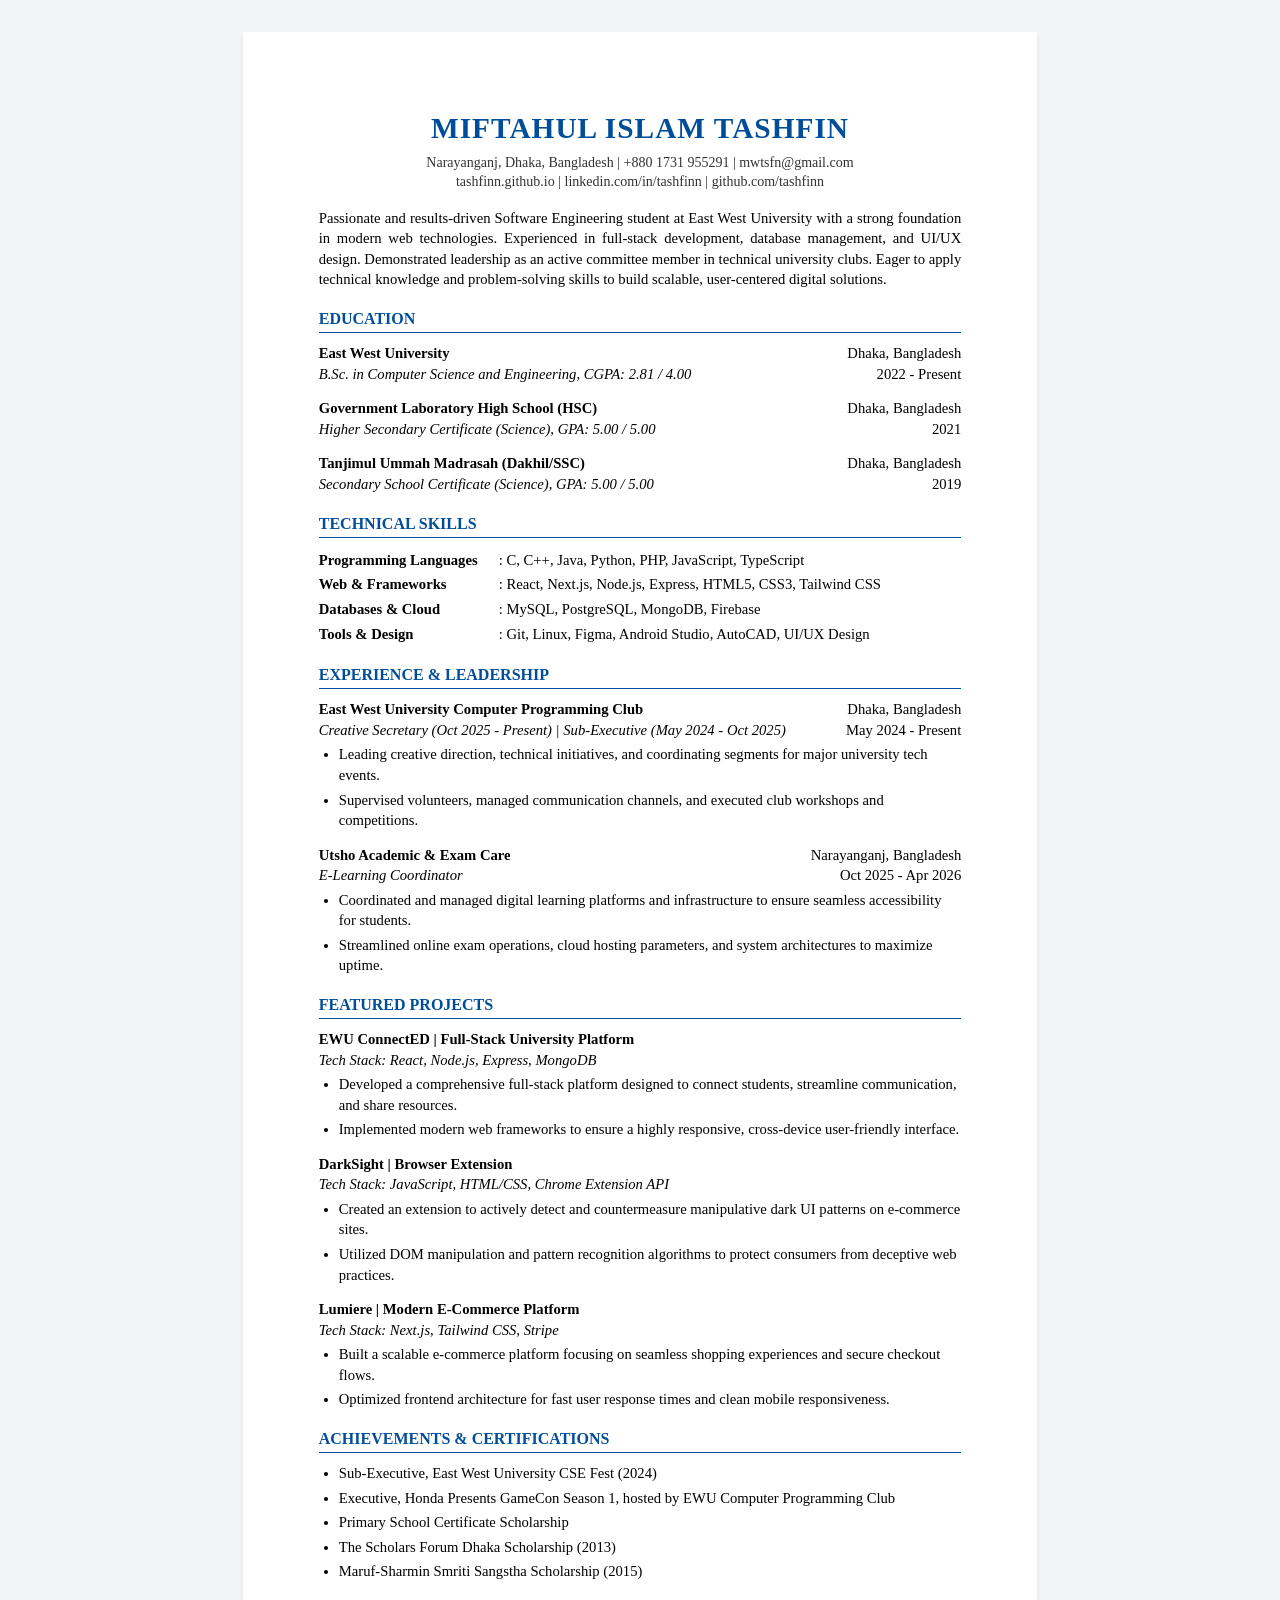
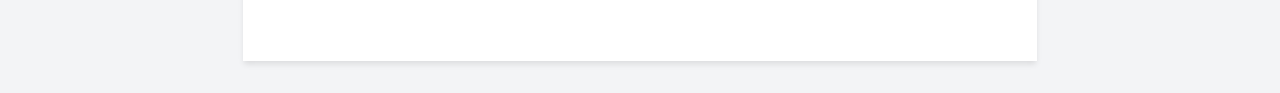
==== resume.html @ 7e084262 "style: Brighten blue headings and fix achievement wording" ====
<!DOCTYPE html>
<html lang="en">
<head>
    <meta charset="UTF-8">
    <meta name="viewport" content="width=device-width, initial-scale=1.0">
    <title>Miftahul Islam Tashfin - Resume</title>
    <style>
        * {
            margin: 0;
            padding: 0;
            box-sizing: border-box;
        }

        body {
            /* Using a clean, formal serif font stack */
            font-family: 'Times New Roman', Times, serif;
            color: #000000;
            background: #f3f4f6;
            line-height: 1.4;
            font-size: 11pt;
        }

        .resume-container {
            max-width: 210mm;
            min-height: 297mm;
            margin: 2rem auto;
            background: #ffffff;
            padding: 20mm 20mm;
            box-shadow: 0 4px 6px -1px rgba(0, 0, 0, 0.1);
        }

        /* Header */
        header {
            text-align: center;
            margin-bottom: 16px;
        }

        h1 {
            font-size: 22pt;
            font-weight: bold;
            color: #004D99; /* Brighter Professional Blue */
            text-transform: uppercase;
            letter-spacing: 1px;
            margin-bottom: 4px;
        }

        .contact-info {
            font-size: 10.5pt;
            color: #333333;
        }

        .contact-info a {
            color: #333333;
            text-decoration: none;
        }

        .contact-info a:hover {
            text-decoration: underline;
        }

        /* Sections */
        h2.section-title {
            font-size: 12pt;
            font-weight: bold;
            color: #004D99;
            text-transform: uppercase;
            border-bottom: 1.5px solid #004D99;
            margin-top: 18px;
            margin-bottom: 10px;
            padding-bottom: 2px;
        }

        .summary {
            font-size: 11pt;
            text-align: justify;
            margin-bottom: 16px;
        }

        /* Items (Education, Experience, Projects) */
        .item {
            margin-bottom: 14px;
        }

        .item-row-1 {
            display: flex;
            justify-content: space-between;
            font-weight: bold;
            font-size: 11pt;
        }

        .item-row-2 {
            display: flex;
            justify-content: space-between;
            font-style: italic;
            font-size: 11pt;
            margin-bottom: 4px;
        }

        .item-title {
            color: #000;
        }

        .item-location, .item-date {
            font-weight: normal;
            font-style: normal;
        }

        ul {
            padding-left: 20px;
            margin-top: 4px;
        }

        li {
            font-size: 11pt;
            margin-bottom: 4px;
        }

        /* Skills */
        .skills-table {
            width: 100%;
            border-collapse: collapse;
            font-size: 11pt;
        }

        .skills-table td {
            padding: 2px 0;
            vertical-align: top;
        }

        .skills-category {
            font-weight: bold;
            width: 180px;
        }

        /* Print Settings */
        @media print {
            body {
                background: none;
            }
            .resume-container {
                margin: 0;
                padding: 0;
                box-shadow: none;
                max-width: none;
                width: 100%;
            }
            @page {
                size: A4;
                margin: 20mm;
            }
        }
    </style>
</head>
<body>

    <div class="resume-container">
        
        <!-- Header -->
        <header>
            <h1>Miftahul Islam Tashfin</h1>
            <div class="contact-info">
                Narayanganj, Dhaka, Bangladesh | +880 1731 955291 | <a href="mailto:mwtsfn@gmail.com">mwtsfn@gmail.com</a><br>
                <a href="https://tashfinn.github.io" target="_blank">tashfinn.github.io</a> | 
                <a href="https://linkedin.com/in/tashfinn" target="_blank">linkedin.com/in/tashfinn</a> | 
                <a href="https://github.com/tashfinn" target="_blank">github.com/tashfinn</a>
            </div>
        </header>

        <!-- Summary -->
        <div class="summary">
            Passionate and results-driven Software Engineering student at East West University with a strong foundation in modern web technologies. Experienced in full-stack development, database management, and UI/UX design. Demonstrated leadership as an active committee member in technical university clubs. Eager to apply technical knowledge and problem-solving skills to build scalable, user-centered digital solutions.
        </div>

        <!-- Education -->
        <section>
            <h2 class="section-title">Education</h2>
            
            <div class="item">
                <div class="item-row-1">
                    <span class="item-title">East West University</span>
                    <span class="item-location">Dhaka, Bangladesh</span>
                </div>
                <div class="item-row-2">
                    <span>B.Sc. in Computer Science and Engineering, CGPA: 2.81 / 4.00</span>
                    <span class="item-date">2022 - Present</span>
                </div>
            </div>

            <div class="item">
                <div class="item-row-1">
                    <span class="item-title">Government Laboratory High School (HSC)</span>
                    <span class="item-location">Dhaka, Bangladesh</span>
                </div>
                <div class="item-row-2">
                    <span>Higher Secondary Certificate (Science), GPA: 5.00 / 5.00</span>
                    <span class="item-date">2021</span>
                </div>
            </div>

            <div class="item">
                <div class="item-row-1">
                    <span class="item-title">Tanjimul Ummah Madrasah (Dakhil/SSC)</span>
                    <span class="item-location">Dhaka, Bangladesh</span>
                </div>
                <div class="item-row-2">
                    <span>Secondary School Certificate (Science), GPA: 5.00 / 5.00</span>
                    <span class="item-date">2019</span>
                </div>
            </div>
        </section>

        <!-- Technical Skills -->
        <section>
            <h2 class="section-title">Technical Skills</h2>
            <table class="skills-table">
                <tr>
                    <td class="skills-category">Programming Languages</td>
                    <td>: C, C++, Java, Python, PHP, JavaScript, TypeScript</td>
                </tr>
                <tr>
                    <td class="skills-category">Web & Frameworks</td>
                    <td>: React, Next.js, Node.js, Express, HTML5, CSS3, Tailwind CSS</td>
                </tr>
                <tr>
                    <td class="skills-category">Databases & Cloud</td>
                    <td>: MySQL, PostgreSQL, MongoDB, Firebase</td>
                </tr>
                <tr>
                    <td class="skills-category">Tools & Design</td>
                    <td>: Git, Linux, Figma, Android Studio, AutoCAD, UI/UX Design</td>
                </tr>
            </table>
        </section>

        <!-- Experience -->
        <section>
            <h2 class="section-title">Experience & Leadership</h2>
            
            <div class="item">
                <div class="item-row-1">
                    <span class="item-title">East West University Computer Programming Club</span>
                    <span class="item-location">Dhaka, Bangladesh</span>
                </div>
                <div class="item-row-2">
                    <span>Creative Secretary (Oct 2025 - Present) | Sub-Executive (May 2024 - Oct 2025)</span>
                    <span class="item-date">May 2024 - Present</span>
                </div>
                <ul>
                    <li>Leading creative direction, technical initiatives, and coordinating segments for major university tech events.</li>
                    <li>Supervised volunteers, managed communication channels, and executed club workshops and competitions.</li>
                </ul>
            </div>

            <div class="item">
                <div class="item-row-1">
                    <span class="item-title">Utsho Academic & Exam Care</span>
                    <span class="item-location">Narayanganj, Bangladesh</span>
                </div>
                <div class="item-row-2">
                    <span>E-Learning Coordinator</span>
                    <span class="item-date">Oct 2025 - Apr 2026</span>
                </div>
                <ul>
                    <li>Coordinated and managed digital learning platforms and infrastructure to ensure seamless accessibility for students.</li>
                    <li>Streamlined online exam operations, cloud hosting parameters, and system architectures to maximize uptime.</li>
                </ul>
            </div>
        </section>

        <!-- Projects -->
        <section>
            <h2 class="section-title">Featured Projects</h2>
            
            <div class="item">
                <div class="item-row-1">
                    <span class="item-title">EWU ConnectED | Full-Stack University Platform</span>
                </div>
                <div class="item-row-2">
                    <span>Tech Stack: React, Node.js, Express, MongoDB</span>
                </div>
                <ul>
                    <li>Developed a comprehensive full-stack platform designed to connect students, streamline communication, and share resources.</li>
                    <li>Implemented modern web frameworks to ensure a highly responsive, cross-device user-friendly interface.</li>
                </ul>
            </div>

            <div class="item">
                <div class="item-row-1">
                    <span class="item-title">DarkSight | Browser Extension</span>
                </div>
                <div class="item-row-2">
                    <span>Tech Stack: JavaScript, HTML/CSS, Chrome Extension API</span>
                </div>
                <ul>
                    <li>Created an extension to actively detect and countermeasure manipulative dark UI patterns on e-commerce sites.</li>
                    <li>Utilized DOM manipulation and pattern recognition algorithms to protect consumers from deceptive web practices.</li>
                </ul>
            </div>

            <div class="item">
                <div class="item-row-1">
                    <span class="item-title">Lumiere | Modern E-Commerce Platform</span>
                </div>
                <div class="item-row-2">
                    <span>Tech Stack: Next.js, Tailwind CSS, Stripe</span>
                </div>
                <ul>
                    <li>Built a scalable e-commerce platform focusing on seamless shopping experiences and secure checkout flows.</li>
                    <li>Optimized frontend architecture for fast user response times and clean mobile responsiveness.</li>
                </ul>
            </div>
        </section>

        <!-- Achievements & Certifications -->
        <section>
            <h2 class="section-title">Achievements & Certifications</h2>
            <ul>
                <li>Sub-Executive, East West University CSE Fest (2024)</li>
                <li>Executive, Honda Presents GameCon Season 1, hosted by EWU Computer Programming Club</li>
                <li>Primary School Certificate Scholarship</li>
                <li>The Scholars Forum Dhaka Scholarship (2013)</li>
                <li>Maruf-Sharmin Smriti Sangstha Scholarship (2015)</li>
            </ul>
        </section>

    </div>

</body>
</html>
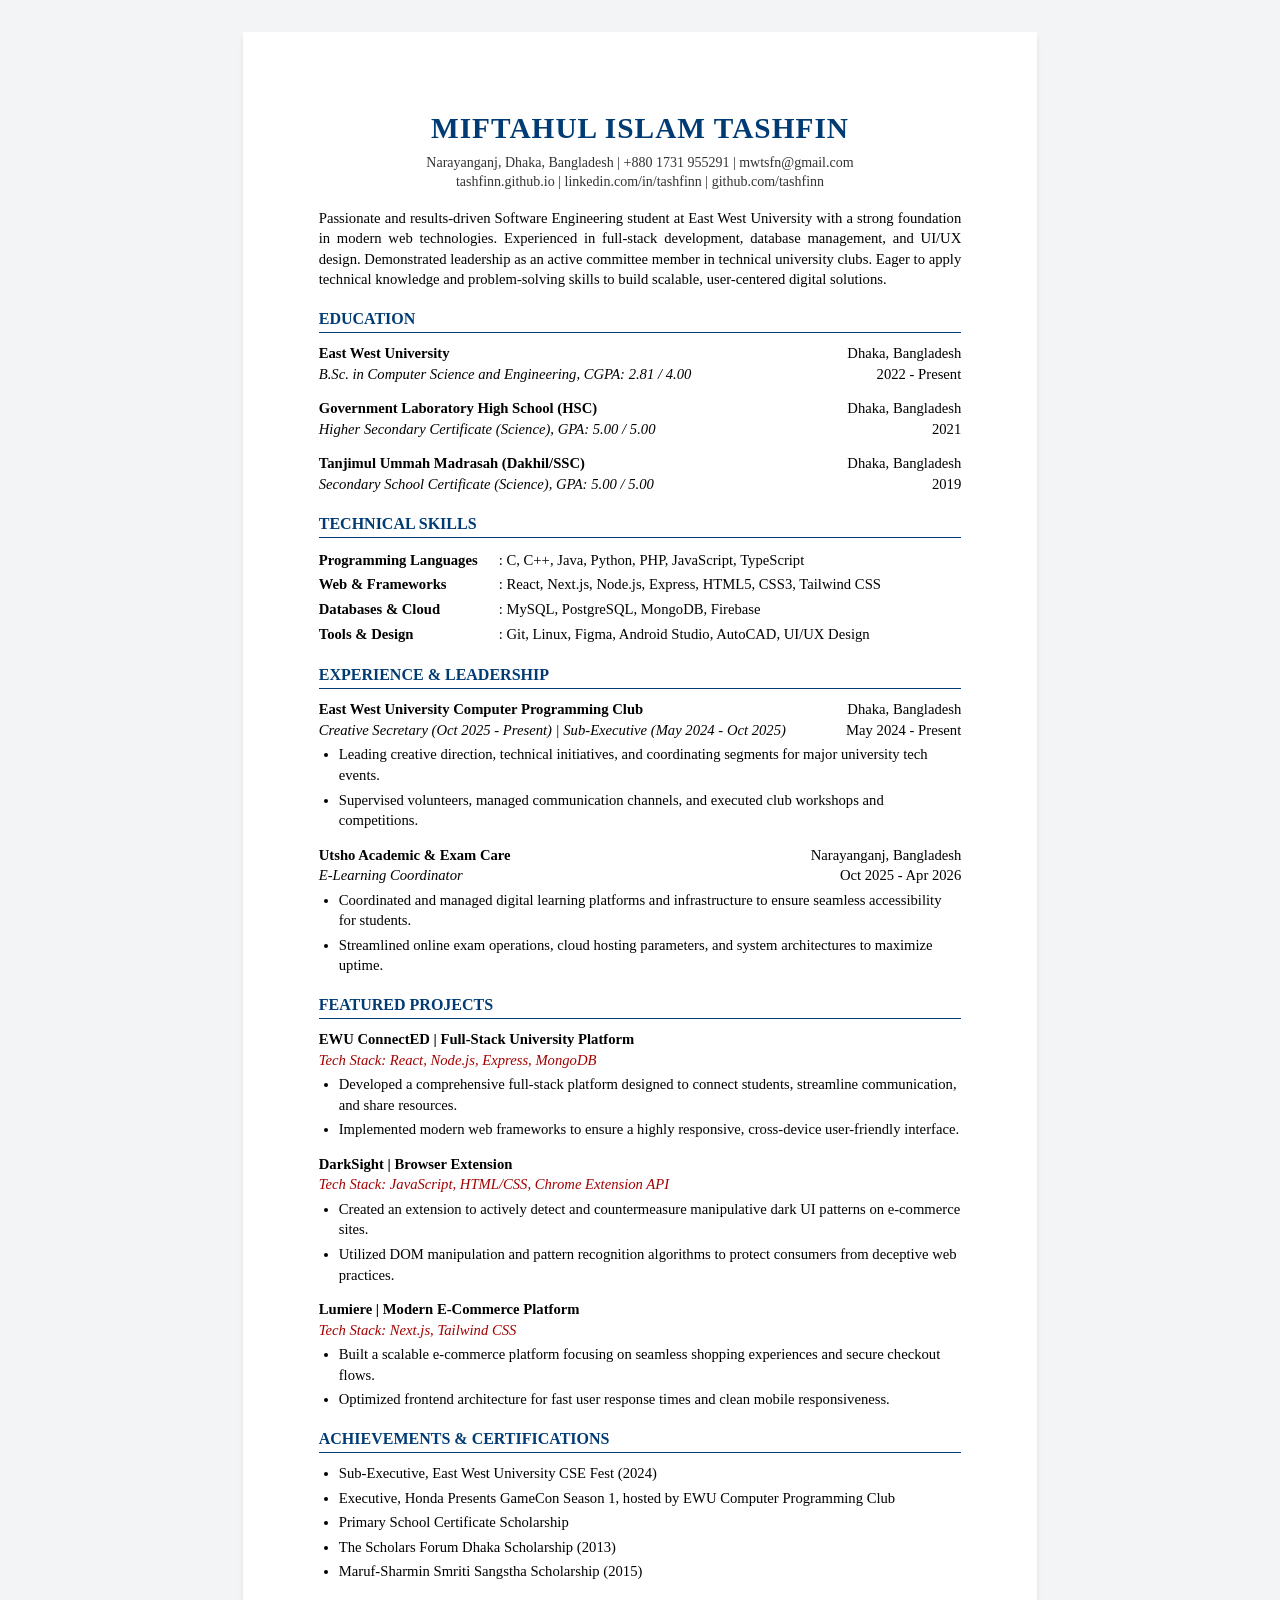
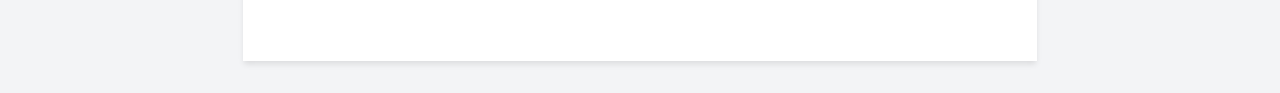
==== commit 4630623f: "style: Adjust heading blue, red tech stacks, remove Stripe" ====
--- a/resume.html
+++ b/resume.html
@@ -38,7 +38,7 @@
         h1 {
             font-size: 22pt;
             font-weight: bold;
-            color: #004D99; /* Brighter Professional Blue */
+            color: #003B73; /* Slightly darker blue */
             text-transform: uppercase;
             letter-spacing: 1px;
             margin-bottom: 4px;
@@ -62,9 +62,9 @@
         h2.section-title {
             font-size: 12pt;
             font-weight: bold;
-            color: #004D99;
+            color: #003B73;
             text-transform: uppercase;
-            border-bottom: 1.5px solid #004D99;
+            border-bottom: 1.5px solid #003B73;
             margin-top: 18px;
             margin-bottom: 10px;
             padding-bottom: 2px;
@@ -103,6 +103,11 @@
         .item-location, .item-date {
             font-weight: normal;
             font-style: normal;
+        }
+
+        .tech-stack {
+            color: #A30000; /* Dark red/crimson */
+            font-style: italic;
         }
 
         ul {
@@ -276,7 +281,7 @@
                     <span class="item-title">EWU ConnectED | Full-Stack University Platform</span>
                 </div>
                 <div class="item-row-2">
-                    <span>Tech Stack: React, Node.js, Express, MongoDB</span>
+                    <span class="tech-stack">Tech Stack: React, Node.js, Express, MongoDB</span>
                 </div>
                 <ul>
                     <li>Developed a comprehensive full-stack platform designed to connect students, streamline communication, and share resources.</li>
@@ -289,7 +294,7 @@
                     <span class="item-title">DarkSight | Browser Extension</span>
                 </div>
                 <div class="item-row-2">
-                    <span>Tech Stack: JavaScript, HTML/CSS, Chrome Extension API</span>
+                    <span class="tech-stack">Tech Stack: JavaScript, HTML/CSS, Chrome Extension API</span>
                 </div>
                 <ul>
                     <li>Created an extension to actively detect and countermeasure manipulative dark UI patterns on e-commerce sites.</li>
@@ -302,7 +307,7 @@
                     <span class="item-title">Lumiere | Modern E-Commerce Platform</span>
                 </div>
                 <div class="item-row-2">
-                    <span>Tech Stack: Next.js, Tailwind CSS, Stripe</span>
+                    <span class="tech-stack">Tech Stack: Next.js, Tailwind CSS</span>
                 </div>
                 <ul>
                     <li>Built a scalable e-commerce platform focusing on seamless shopping experiences and secure checkout flows.</li>
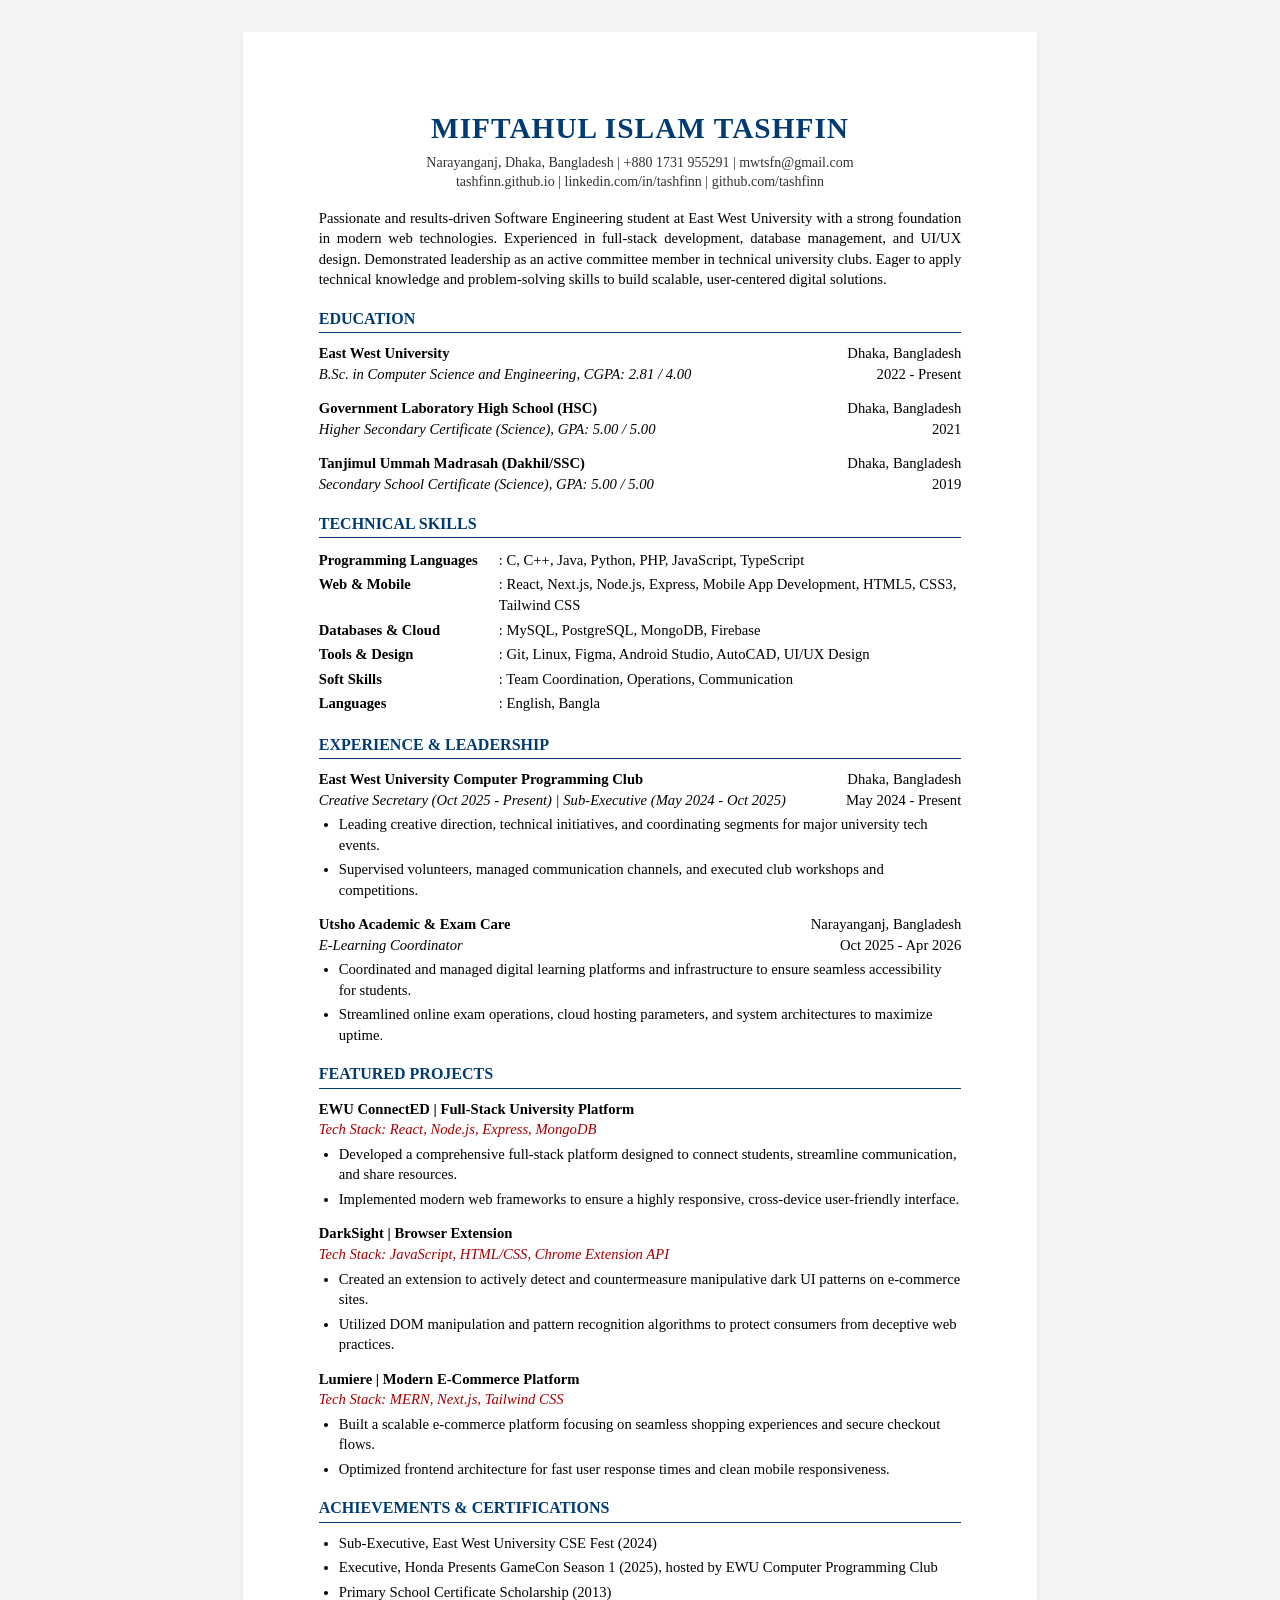
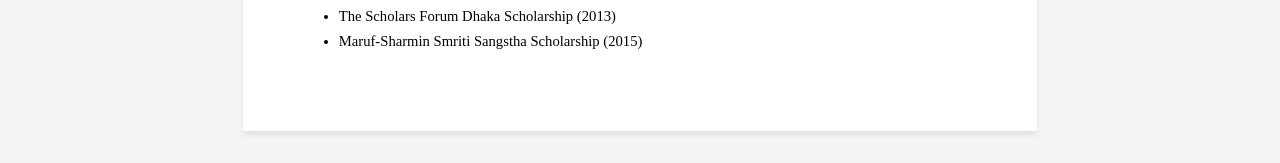
==== commit 1bb2507f: "docs: Update skills and achievements" ====
--- a/resume.html
+++ b/resume.html
@@ -223,8 +223,8 @@
                     <td>: C, C++, Java, Python, PHP, JavaScript, TypeScript</td>
                 </tr>
                 <tr>
-                    <td class="skills-category">Web & Frameworks</td>
-                    <td>: React, Next.js, Node.js, Express, HTML5, CSS3, Tailwind CSS</td>
+                    <td class="skills-category">Web & Mobile</td>
+                    <td>: React, Next.js, Node.js, Express, Mobile App Development, HTML5, CSS3, Tailwind CSS</td>
                 </tr>
                 <tr>
                     <td class="skills-category">Databases & Cloud</td>
@@ -234,6 +234,14 @@
                     <td class="skills-category">Tools & Design</td>
                     <td>: Git, Linux, Figma, Android Studio, AutoCAD, UI/UX Design</td>
                 </tr>
+                <tr>
+                    <td class="skills-category">Soft Skills</td>
+                    <td>: Team Coordination, Operations, Communication</td>
+                </tr>
+                <tr>
+                    <td class="skills-category">Languages</td>
+                    <td>: English, Bangla</td>
+                </tr>
             </table>
         </section>
 
@@ -307,7 +315,7 @@
                     <span class="item-title">Lumiere | Modern E-Commerce Platform</span>
                 </div>
                 <div class="item-row-2">
-                    <span class="tech-stack">Tech Stack: Next.js, Tailwind CSS</span>
+                    <span class="tech-stack">Tech Stack: MERN, Next.js, Tailwind CSS</span>
                 </div>
                 <ul>
                     <li>Built a scalable e-commerce platform focusing on seamless shopping experiences and secure checkout flows.</li>
@@ -321,8 +329,8 @@
             <h2 class="section-title">Achievements & Certifications</h2>
             <ul>
                 <li>Sub-Executive, East West University CSE Fest (2024)</li>
-                <li>Executive, Honda Presents GameCon Season 1, hosted by EWU Computer Programming Club</li>
-                <li>Primary School Certificate Scholarship</li>
+                <li>Executive, Honda Presents GameCon Season 1 (2025), hosted by EWU Computer Programming Club</li>
+                <li>Primary School Certificate Scholarship (2013)</li>
                 <li>The Scholars Forum Dhaka Scholarship (2013)</li>
                 <li>Maruf-Sharmin Smriti Sangstha Scholarship (2015)</li>
             </ul>
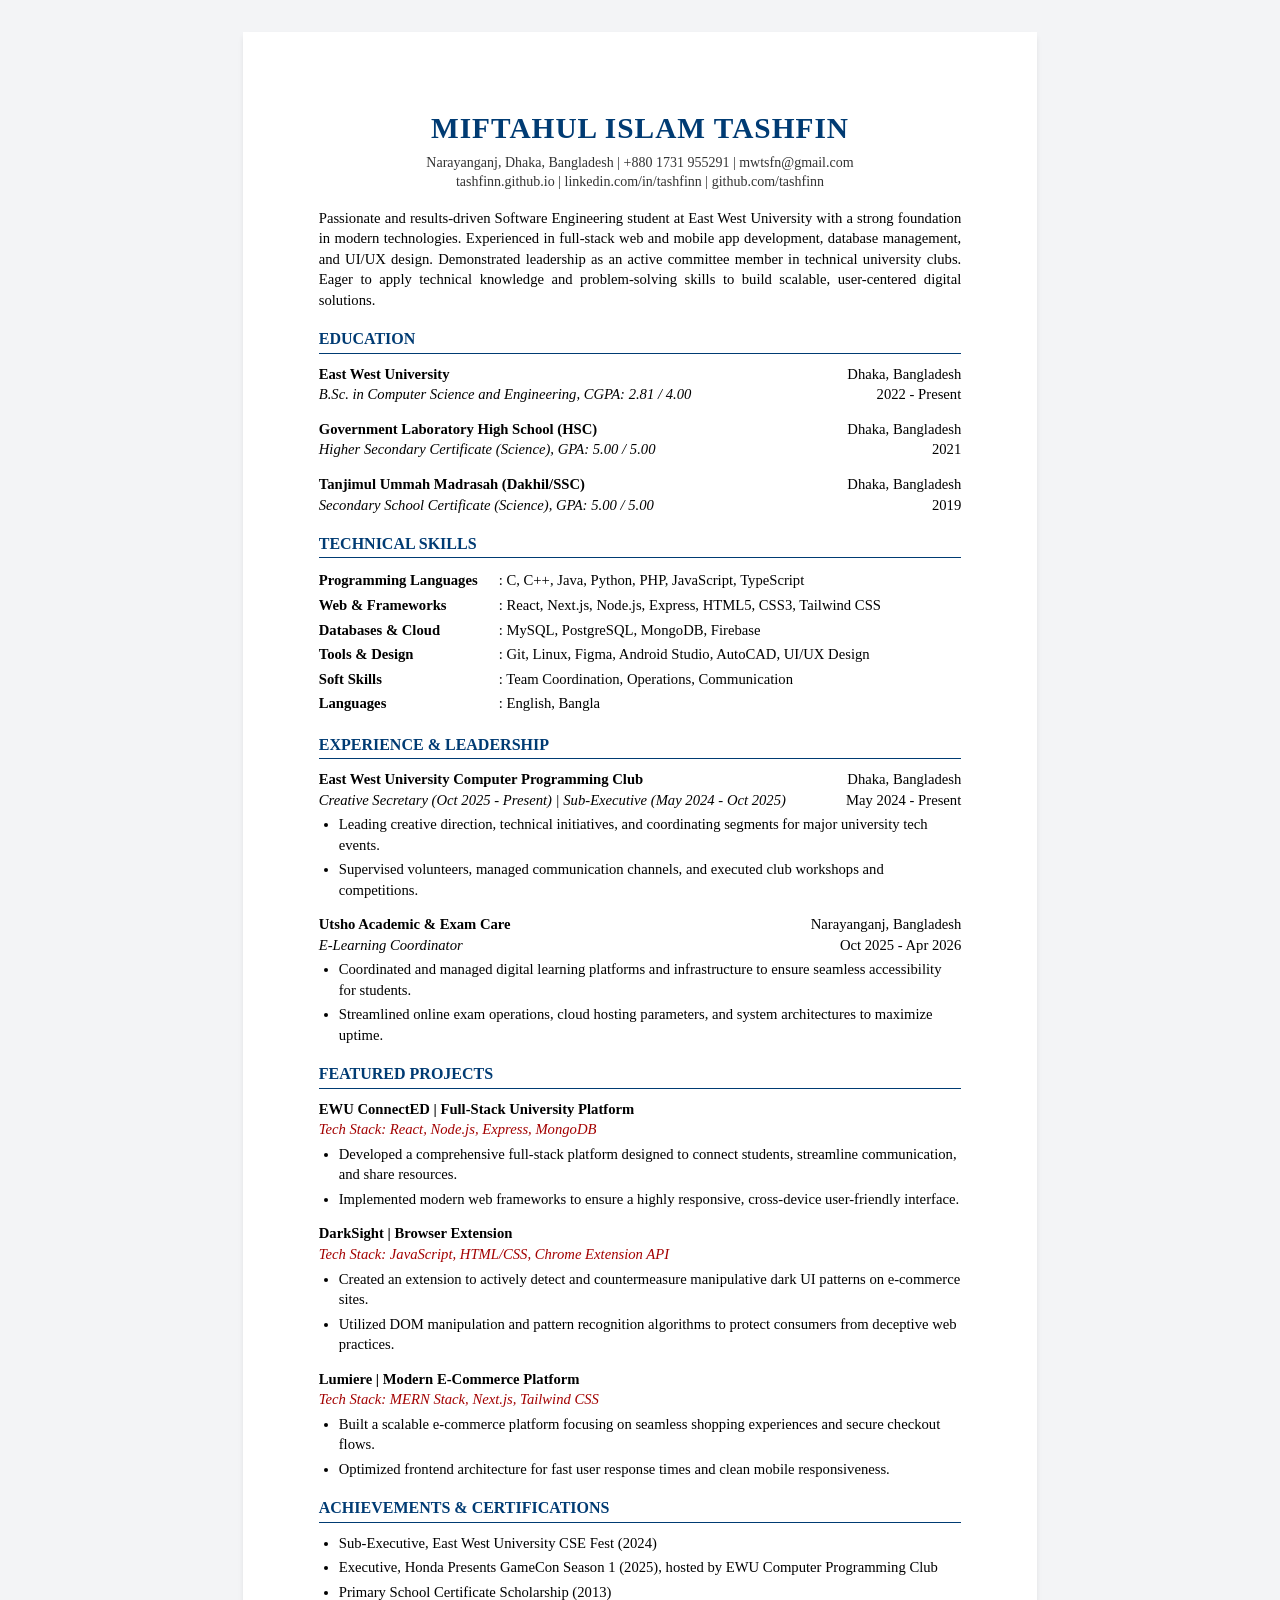
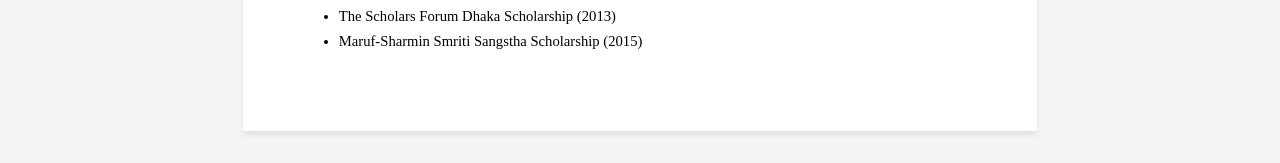
==== commit fa89a20f: "docs: Update summary and Lumiere tech stack" ====
--- a/resume.html
+++ b/resume.html
@@ -173,7 +173,7 @@
 
         <!-- Summary -->
         <div class="summary">
-            Passionate and results-driven Software Engineering student at East West University with a strong foundation in modern web technologies. Experienced in full-stack development, database management, and UI/UX design. Demonstrated leadership as an active committee member in technical university clubs. Eager to apply technical knowledge and problem-solving skills to build scalable, user-centered digital solutions.
+            Passionate and results-driven Software Engineering student at East West University with a strong foundation in modern technologies. Experienced in full-stack web and mobile app development, database management, and UI/UX design. Demonstrated leadership as an active committee member in technical university clubs. Eager to apply technical knowledge and problem-solving skills to build scalable, user-centered digital solutions.
         </div>
 
         <!-- Education -->
@@ -223,8 +223,8 @@
                     <td>: C, C++, Java, Python, PHP, JavaScript, TypeScript</td>
                 </tr>
                 <tr>
-                    <td class="skills-category">Web & Mobile</td>
-                    <td>: React, Next.js, Node.js, Express, Mobile App Development, HTML5, CSS3, Tailwind CSS</td>
+                    <td class="skills-category">Web & Frameworks</td>
+                    <td>: React, Next.js, Node.js, Express, HTML5, CSS3, Tailwind CSS</td>
                 </tr>
                 <tr>
                     <td class="skills-category">Databases & Cloud</td>
@@ -315,7 +315,7 @@
                     <span class="item-title">Lumiere | Modern E-Commerce Platform</span>
                 </div>
                 <div class="item-row-2">
-                    <span class="tech-stack">Tech Stack: MERN, Next.js, Tailwind CSS</span>
+                    <span class="tech-stack">Tech Stack: MERN Stack, Next.js, Tailwind CSS</span>
                 </div>
                 <ul>
                     <li>Built a scalable e-commerce platform focusing on seamless shopping experiences and secure checkout flows.</li>
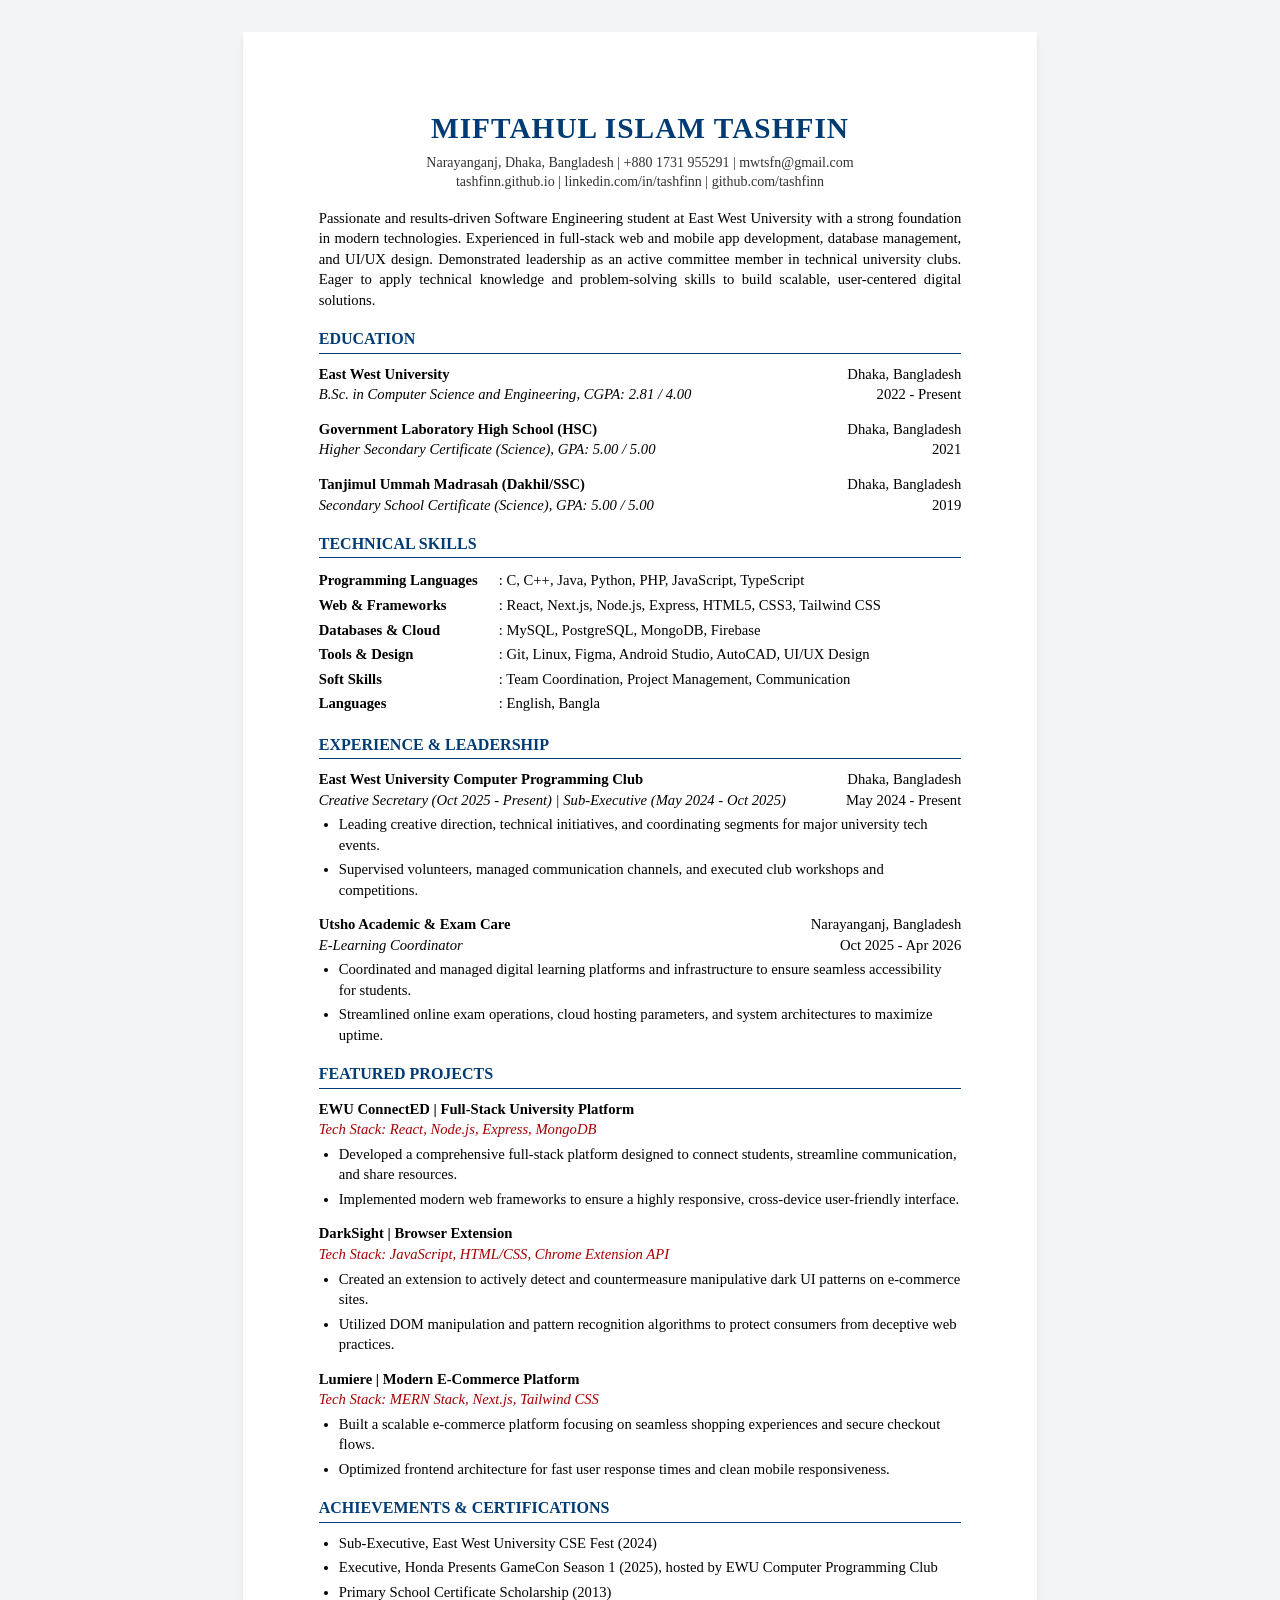
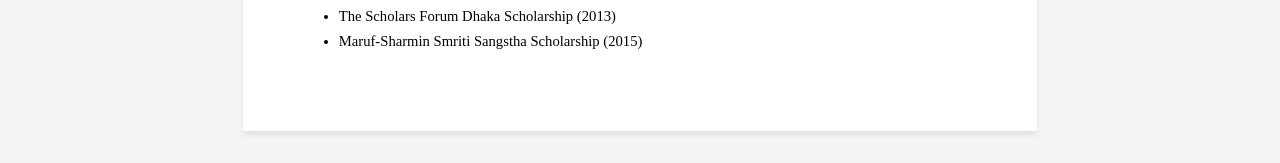
==== commit f35394b5: "docs: update soft skills in resume.html to include Project Management" ====
--- a/resume.html
+++ b/resume.html
@@ -236,7 +236,7 @@
                 </tr>
                 <tr>
                     <td class="skills-category">Soft Skills</td>
-                    <td>: Team Coordination, Operations, Communication</td>
+                    <td>: Team Coordination, Project Management, Communication</td>
                 </tr>
                 <tr>
                     <td class="skills-category">Languages</td>
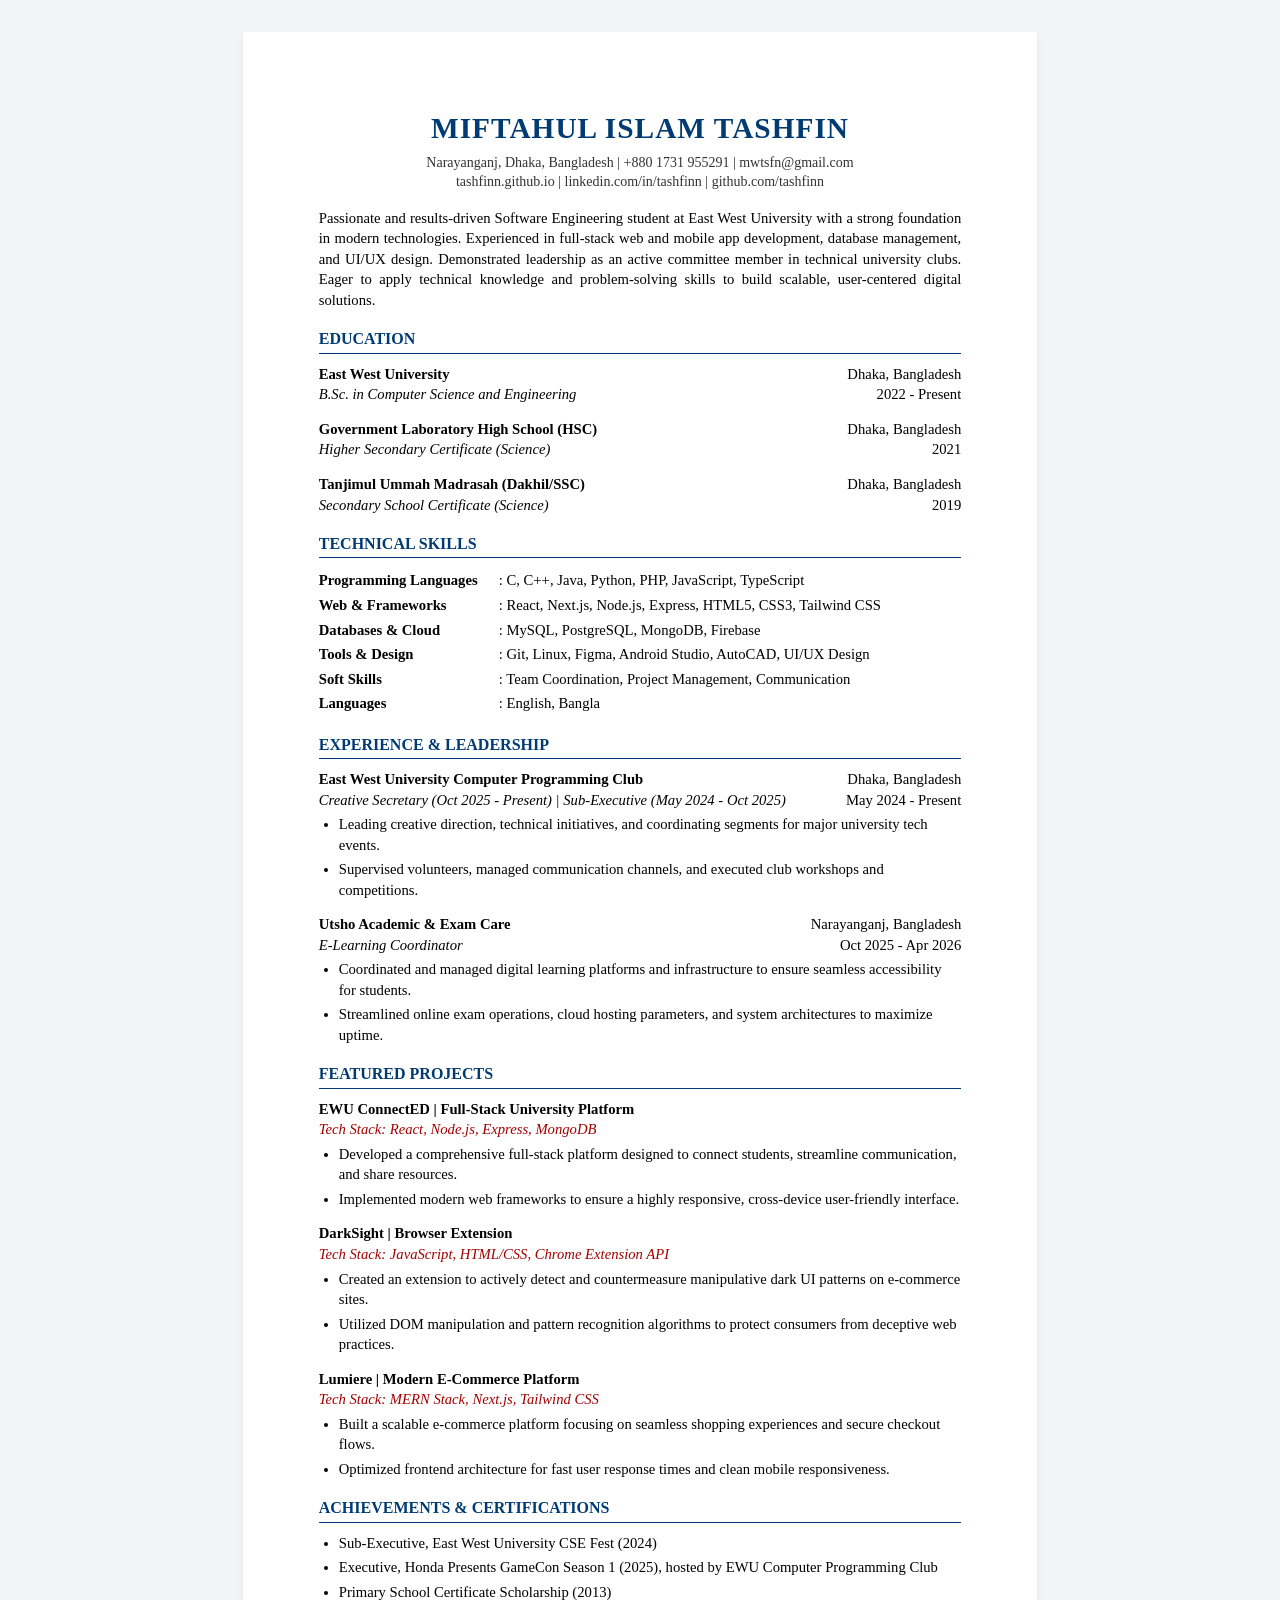
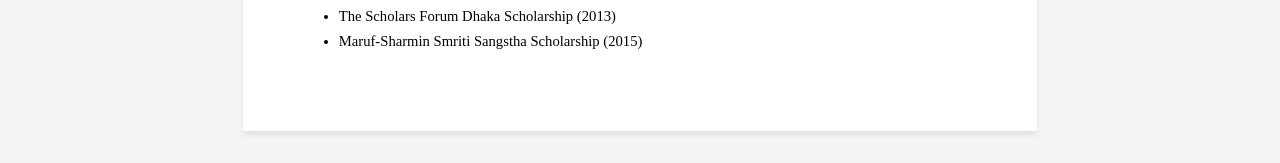
==== commit 3eabea94: "docs: remove cgpa and gpa from resume" ====
--- a/resume.html
+++ b/resume.html
@@ -186,7 +186,7 @@
                     <span class="item-location">Dhaka, Bangladesh</span>
                 </div>
                 <div class="item-row-2">
-                    <span>B.Sc. in Computer Science and Engineering, CGPA: 2.81 / 4.00</span>
+                    <span>B.Sc. in Computer Science and Engineering</span>
                     <span class="item-date">2022 - Present</span>
                 </div>
             </div>
@@ -197,7 +197,7 @@
                     <span class="item-location">Dhaka, Bangladesh</span>
                 </div>
                 <div class="item-row-2">
-                    <span>Higher Secondary Certificate (Science), GPA: 5.00 / 5.00</span>
+                    <span>Higher Secondary Certificate (Science)</span>
                     <span class="item-date">2021</span>
                 </div>
             </div>
@@ -208,7 +208,7 @@
                     <span class="item-location">Dhaka, Bangladesh</span>
                 </div>
                 <div class="item-row-2">
-                    <span>Secondary School Certificate (Science), GPA: 5.00 / 5.00</span>
+                    <span>Secondary School Certificate (Science)</span>
                     <span class="item-date">2019</span>
                 </div>
             </div>
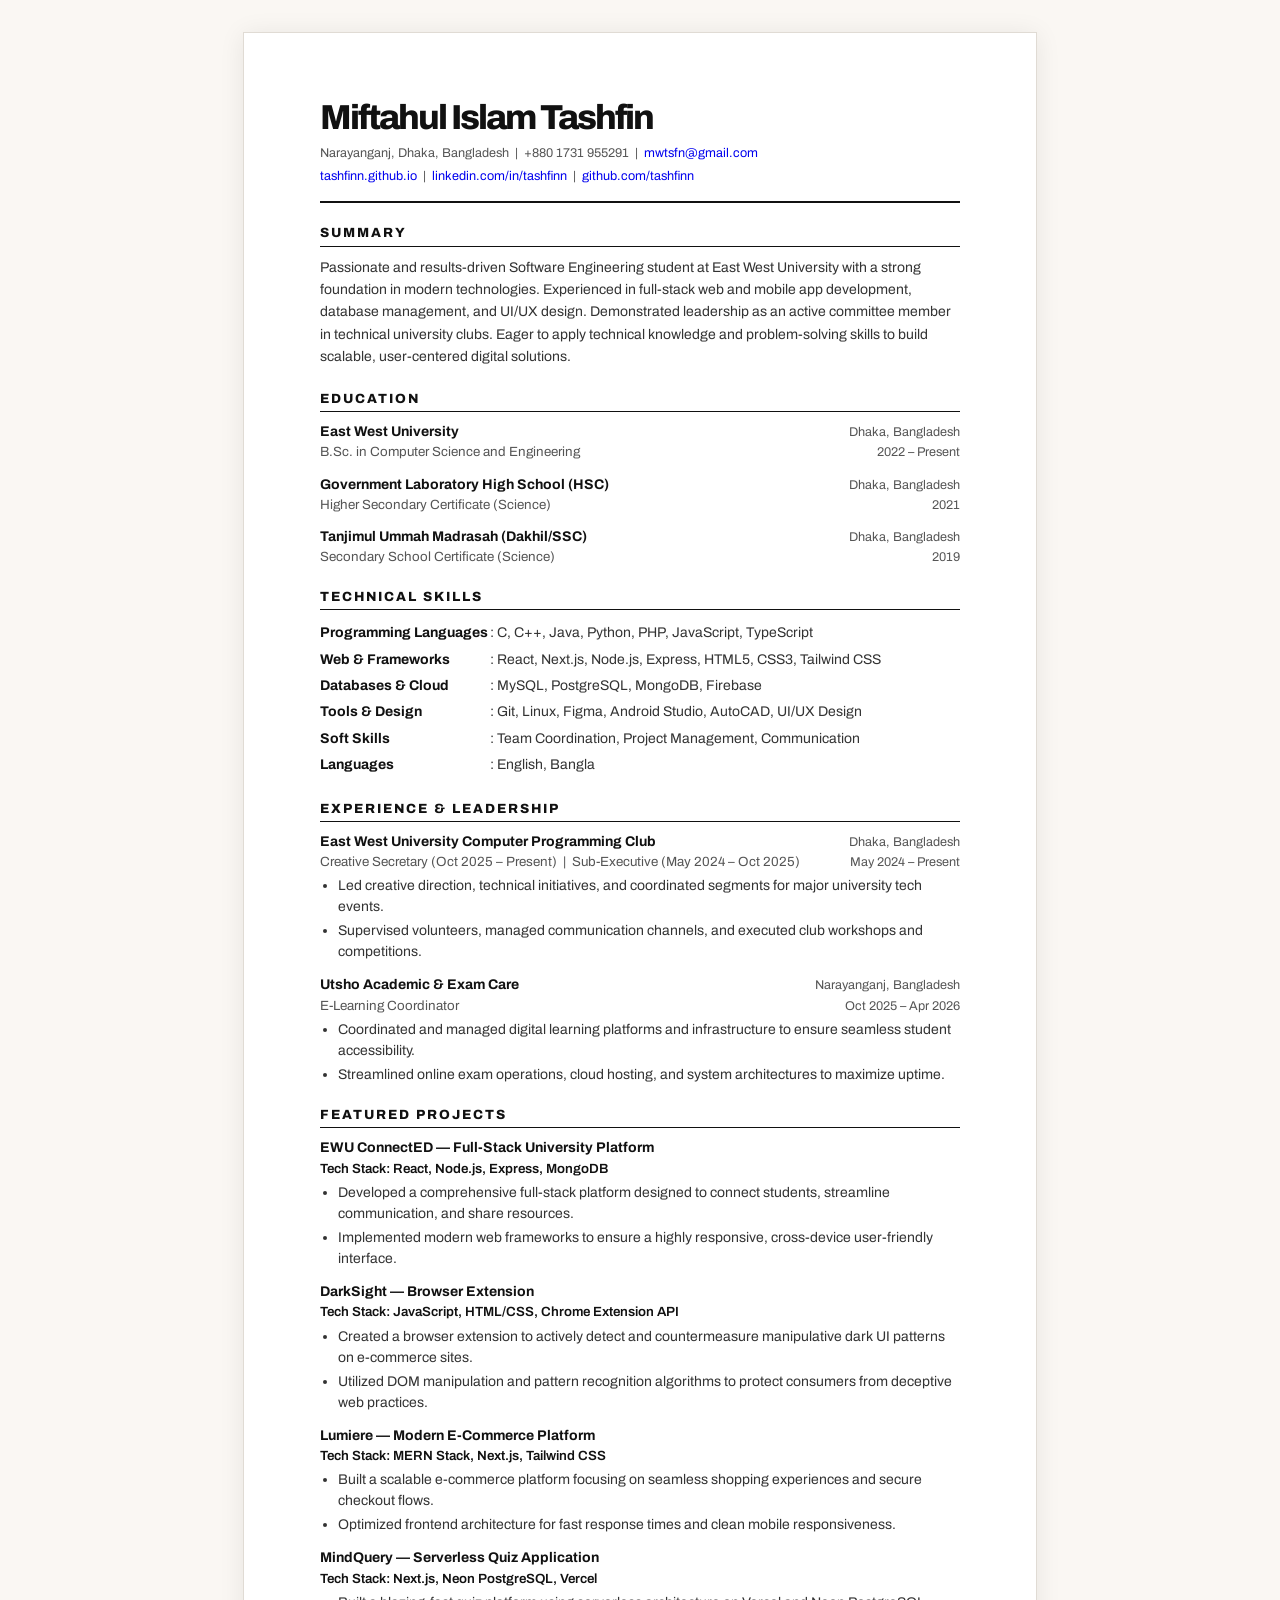
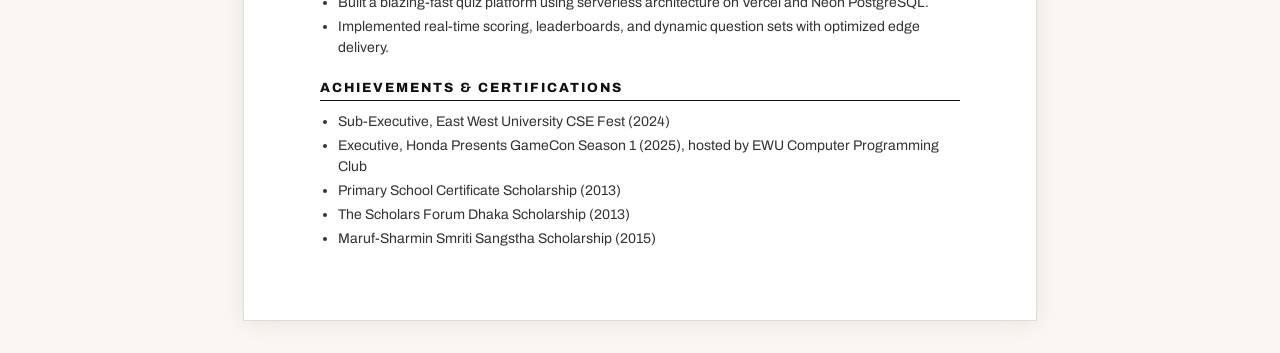
==== commit 5126ce89: "Update portfolio theme to Majd design system and update CV (remove CGPA)" ====
--- a/resume.html
+++ b/resume.html
@@ -3,7 +3,8 @@
 <head>
     <meta charset="UTF-8">
     <meta name="viewport" content="width=device-width, initial-scale=1.0">
-    <title>Miftahul Islam Tashfin - Resume</title>
+    <title>Miftahul Islam Tashfin - Curriculum Vitae</title>
+    <link href="https://fonts.googleapis.com/css2?family=Archivo:ital,wght@0,300;0,400;0,500;0,600;0,700;0,800;0,900;1,400;1,700&display=swap" rel="stylesheet">
     <style>
         * {
             margin: 0;
@@ -12,12 +13,11 @@
         }
 
         body {
-            /* Using a clean, formal serif font stack */
-            font-family: 'Times New Roman', Times, serif;
-            color: #000000;
-            background: #f3f4f6;
-            line-height: 1.4;
-            font-size: 11pt;
+            font-family: 'Archivo', sans-serif;
+            color: #111111;
+            background: #faf7f3;
+            line-height: 1.45;
+            font-size: 10.5pt;
         }
 
         .resume-container {
@@ -25,32 +25,36 @@
             min-height: 297mm;
             margin: 2rem auto;
             background: #ffffff;
-            padding: 20mm 20mm;
-            box-shadow: 0 4px 6px -1px rgba(0, 0, 0, 0.1);
-        }
-
-        /* Header */
+            padding: 18mm 20mm;
+            box-shadow: 0 2px 24px rgba(0,0,0,0.08);
+            border: 1px solid #e0dbd4;
+        }
+
+        /* -- Header -- */
         header {
-            text-align: center;
+            border-bottom: 2px solid #111111;
+            padding-bottom: 14px;
             margin-bottom: 16px;
         }
 
         h1 {
-            font-size: 22pt;
-            font-weight: bold;
-            color: #003B73; /* Slightly darker blue */
-            text-transform: uppercase;
-            letter-spacing: 1px;
-            margin-bottom: 4px;
+            font-family: 'Archivo', sans-serif;
+            font-size: 26pt;
+            font-weight: 800;
+            letter-spacing: -2px;
+            color: #111111;
+            margin-bottom: 6px;
+            line-height: 1;
         }
 
         .contact-info {
-            font-size: 10.5pt;
-            color: #333333;
+            font-size: 9.5pt;
+            color: #555555;
+            line-height: 1.8;
         }
 
         .contact-info a {
-            color: #333333;
+            color: #0000ee;
             text-decoration: none;
         }
 
@@ -58,128 +62,145 @@
             text-decoration: underline;
         }
 
-        /* Sections */
+        /* -- Section Titles -- */
         h2.section-title {
-            font-size: 12pt;
-            font-weight: bold;
-            color: #003B73;
+            font-family: 'Archivo', sans-serif;
+            font-size: 10pt;
+            font-weight: 800;
+            color: #111111;
             text-transform: uppercase;
-            border-bottom: 1.5px solid #003B73;
-            margin-top: 18px;
+            letter-spacing: 2px;
+            border-bottom: 1.5px solid #111111;
+            margin-top: 20px;
             margin-bottom: 10px;
-            padding-bottom: 2px;
-        }
-
+            padding-bottom: 3px;
+        }
+
+        /* -- Summary -- */
         .summary {
-            font-size: 11pt;
-            text-align: justify;
-            margin-bottom: 16px;
-        }
-
-        /* Items (Education, Experience, Projects) */
+            font-size: 10.5pt;
+            color: #333333;
+            line-height: 1.6;
+            margin-bottom: 4px;
+        }
+
+        /* -- Items -- */
         .item {
-            margin-bottom: 14px;
+            margin-bottom: 13px;
         }
 
         .item-row-1 {
             display: flex;
             justify-content: space-between;
-            font-weight: bold;
-            font-size: 11pt;
+            align-items: baseline;
+            font-weight: 700;
+            font-size: 10.5pt;
         }
 
         .item-row-2 {
             display: flex;
             justify-content: space-between;
-            font-style: italic;
-            font-size: 11pt;
+            align-items: baseline;
+            font-size: 10pt;
+            color: #555555;
             margin-bottom: 4px;
         }
 
-        .item-title {
-            color: #000;
-        }
+        .item-title { color: #111111; }
 
         .item-location, .item-date {
-            font-weight: normal;
+            font-weight: 400;
+            font-size: 9.5pt;
+            color: #555555;
+        }
+
+        .tech-stack {
+            color: #111111;
+            font-weight: 600;
             font-style: normal;
         }
 
-        .tech-stack {
-            color: #A30000; /* Dark red/crimson */
-            font-style: italic;
-        }
-
         ul {
-            padding-left: 20px;
+            padding-left: 18px;
             margin-top: 4px;
         }
 
         li {
-            font-size: 11pt;
-            margin-bottom: 4px;
-        }
-
-        /* Skills */
+            font-size: 10.5pt;
+            color: #333333;
+            margin-bottom: 3px;
+            line-height: 1.5;
+        }
+
+        /* -- Skills Table -- */
         .skills-table {
             width: 100%;
             border-collapse: collapse;
-            font-size: 11pt;
+            font-size: 10.5pt;
         }
 
         .skills-table td {
             padding: 2px 0;
             vertical-align: top;
+            line-height: 1.6;
         }
 
         .skills-category {
-            font-weight: bold;
-            width: 180px;
-        }
-
-        /* Print Settings */
+            font-weight: 700;
+            width: 170px;
+            color: #111111;
+        }
+
+        .skills-table td:last-child { color: #333333; }
+
+        /* -- Print -- */
         @media print {
             body {
                 background: none;
+                font-size: 10pt;
             }
             .resume-container {
                 margin: 0;
                 padding: 0;
                 box-shadow: none;
+                border: none;
                 max-width: none;
                 width: 100%;
             }
             @page {
                 size: A4;
-                margin: 20mm;
+                margin: 18mm 20mm;
             }
         }
     </style>
 </head>
 <body>
-
     <div class="resume-container">
-        
+
         <!-- Header -->
         <header>
             <h1>Miftahul Islam Tashfin</h1>
             <div class="contact-info">
-                Narayanganj, Dhaka, Bangladesh | +880 1731 955291 | <a href="mailto:mwtsfn@gmail.com">mwtsfn@gmail.com</a><br>
-                <a href="https://tashfinn.github.io" target="_blank">tashfinn.github.io</a> | 
-                <a href="https://linkedin.com/in/tashfinn" target="_blank">linkedin.com/in/tashfinn</a> | 
+                Narayanganj, Dhaka, Bangladesh &nbsp;|&nbsp; +880 1731 955291 &nbsp;|&nbsp;
+                <a href="mailto:mwtsfn@gmail.com">mwtsfn@gmail.com</a><br>
+                <a href="https://tashfinn.github.io" target="_blank">tashfinn.github.io</a> &nbsp;|&nbsp;
+                <a href="https://linkedin.com/in/tashfinn" target="_blank">linkedin.com/in/tashfinn</a> &nbsp;|&nbsp;
                 <a href="https://github.com/tashfinn" target="_blank">github.com/tashfinn</a>
             </div>
         </header>
 
         <!-- Summary -->
-        <div class="summary">
-            Passionate and results-driven Software Engineering student at East West University with a strong foundation in modern technologies. Experienced in full-stack web and mobile app development, database management, and UI/UX design. Demonstrated leadership as an active committee member in technical university clubs. Eager to apply technical knowledge and problem-solving skills to build scalable, user-centered digital solutions.
-        </div>
+        <section>
+            <h2 class="section-title">Summary</h2>
+            <p class="summary">
+                Passionate and results-driven Software Engineering student at East West University with a strong foundation in modern technologies. Experienced in full-stack web and mobile app development, database management, and UI/UX design. Demonstrated leadership as an active committee member in technical university clubs. Eager to apply technical knowledge and problem-solving skills to build scalable, user-centered digital solutions.
+            </p>
+        </section>
 
         <!-- Education -->
         <section>
             <h2 class="section-title">Education</h2>
-            
+
             <div class="item">
                 <div class="item-row-1">
                     <span class="item-title">East West University</span>
@@ -187,7 +208,7 @@
                 </div>
                 <div class="item-row-2">
                     <span>B.Sc. in Computer Science and Engineering</span>
-                    <span class="item-date">2022 - Present</span>
+                    <span class="item-date">2022 &ndash; Present</span>
                 </div>
             </div>
 
@@ -223,15 +244,15 @@
                     <td>: C, C++, Java, Python, PHP, JavaScript, TypeScript</td>
                 </tr>
                 <tr>
-                    <td class="skills-category">Web & Frameworks</td>
+                    <td class="skills-category">Web &amp; Frameworks</td>
                     <td>: React, Next.js, Node.js, Express, HTML5, CSS3, Tailwind CSS</td>
                 </tr>
                 <tr>
-                    <td class="skills-category">Databases & Cloud</td>
+                    <td class="skills-category">Databases &amp; Cloud</td>
                     <td>: MySQL, PostgreSQL, MongoDB, Firebase</td>
                 </tr>
                 <tr>
-                    <td class="skills-category">Tools & Design</td>
+                    <td class="skills-category">Tools &amp; Design</td>
                     <td>: Git, Linux, Figma, Android Studio, AutoCAD, UI/UX Design</td>
                 </tr>
                 <tr>
@@ -247,35 +268,35 @@
 
         <!-- Experience -->
         <section>
-            <h2 class="section-title">Experience & Leadership</h2>
-            
+            <h2 class="section-title">Experience &amp; Leadership</h2>
+
             <div class="item">
                 <div class="item-row-1">
                     <span class="item-title">East West University Computer Programming Club</span>
                     <span class="item-location">Dhaka, Bangladesh</span>
                 </div>
                 <div class="item-row-2">
-                    <span>Creative Secretary (Oct 2025 - Present) | Sub-Executive (May 2024 - Oct 2025)</span>
-                    <span class="item-date">May 2024 - Present</span>
-                </div>
-                <ul>
-                    <li>Leading creative direction, technical initiatives, and coordinating segments for major university tech events.</li>
+                    <span>Creative Secretary (Oct 2025 &ndash; Present) &nbsp;|&nbsp; Sub-Executive (May 2024 &ndash; Oct 2025)</span>
+                    <span class="item-date">May 2024 &ndash; Present</span>
+                </div>
+                <ul>
+                    <li>Led creative direction, technical initiatives, and coordinated segments for major university tech events.</li>
                     <li>Supervised volunteers, managed communication channels, and executed club workshops and competitions.</li>
                 </ul>
             </div>
 
             <div class="item">
                 <div class="item-row-1">
-                    <span class="item-title">Utsho Academic & Exam Care</span>
+                    <span class="item-title">Utsho Academic &amp; Exam Care</span>
                     <span class="item-location">Narayanganj, Bangladesh</span>
                 </div>
                 <div class="item-row-2">
                     <span>E-Learning Coordinator</span>
-                    <span class="item-date">Oct 2025 - Apr 2026</span>
-                </div>
-                <ul>
-                    <li>Coordinated and managed digital learning platforms and infrastructure to ensure seamless accessibility for students.</li>
-                    <li>Streamlined online exam operations, cloud hosting parameters, and system architectures to maximize uptime.</li>
+                    <span class="item-date">Oct 2025 &ndash; Apr 2026</span>
+                </div>
+                <ul>
+                    <li>Coordinated and managed digital learning platforms and infrastructure to ensure seamless student accessibility.</li>
+                    <li>Streamlined online exam operations, cloud hosting, and system architectures to maximize uptime.</li>
                 </ul>
             </div>
         </section>
@@ -283,10 +304,10 @@
         <!-- Projects -->
         <section>
             <h2 class="section-title">Featured Projects</h2>
-            
-            <div class="item">
-                <div class="item-row-1">
-                    <span class="item-title">EWU ConnectED | Full-Stack University Platform</span>
+
+            <div class="item">
+                <div class="item-row-1">
+                    <span class="item-title">EWU ConnectED &mdash; Full-Stack University Platform</span>
                 </div>
                 <div class="item-row-2">
                     <span class="tech-stack">Tech Stack: React, Node.js, Express, MongoDB</span>
@@ -299,34 +320,47 @@
 
             <div class="item">
                 <div class="item-row-1">
-                    <span class="item-title">DarkSight | Browser Extension</span>
+                    <span class="item-title">DarkSight &mdash; Browser Extension</span>
                 </div>
                 <div class="item-row-2">
                     <span class="tech-stack">Tech Stack: JavaScript, HTML/CSS, Chrome Extension API</span>
                 </div>
                 <ul>
-                    <li>Created an extension to actively detect and countermeasure manipulative dark UI patterns on e-commerce sites.</li>
+                    <li>Created a browser extension to actively detect and countermeasure manipulative dark UI patterns on e-commerce sites.</li>
                     <li>Utilized DOM manipulation and pattern recognition algorithms to protect consumers from deceptive web practices.</li>
                 </ul>
             </div>
 
             <div class="item">
                 <div class="item-row-1">
-                    <span class="item-title">Lumiere | Modern E-Commerce Platform</span>
+                    <span class="item-title">Lumiere &mdash; Modern E-Commerce Platform</span>
                 </div>
                 <div class="item-row-2">
                     <span class="tech-stack">Tech Stack: MERN Stack, Next.js, Tailwind CSS</span>
                 </div>
                 <ul>
                     <li>Built a scalable e-commerce platform focusing on seamless shopping experiences and secure checkout flows.</li>
-                    <li>Optimized frontend architecture for fast user response times and clean mobile responsiveness.</li>
+                    <li>Optimized frontend architecture for fast response times and clean mobile responsiveness.</li>
+                </ul>
+            </div>
+
+            <div class="item">
+                <div class="item-row-1">
+                    <span class="item-title">MindQuery &mdash; Serverless Quiz Application</span>
+                </div>
+                <div class="item-row-2">
+                    <span class="tech-stack">Tech Stack: Next.js, Neon PostgreSQL, Vercel</span>
+                </div>
+                <ul>
+                    <li>Built a blazing-fast quiz platform using serverless architecture on Vercel and Neon PostgreSQL.</li>
+                    <li>Implemented real-time scoring, leaderboards, and dynamic question sets with optimized edge delivery.</li>
                 </ul>
             </div>
         </section>
 
         <!-- Achievements & Certifications -->
         <section>
-            <h2 class="section-title">Achievements & Certifications</h2>
+            <h2 class="section-title">Achievements &amp; Certifications</h2>
             <ul>
                 <li>Sub-Executive, East West University CSE Fest (2024)</li>
                 <li>Executive, Honda Presents GameCon Season 1 (2025), hosted by EWU Computer Programming Club</li>
@@ -337,6 +371,5 @@
         </section>
 
     </div>
-
 </body>
 </html>
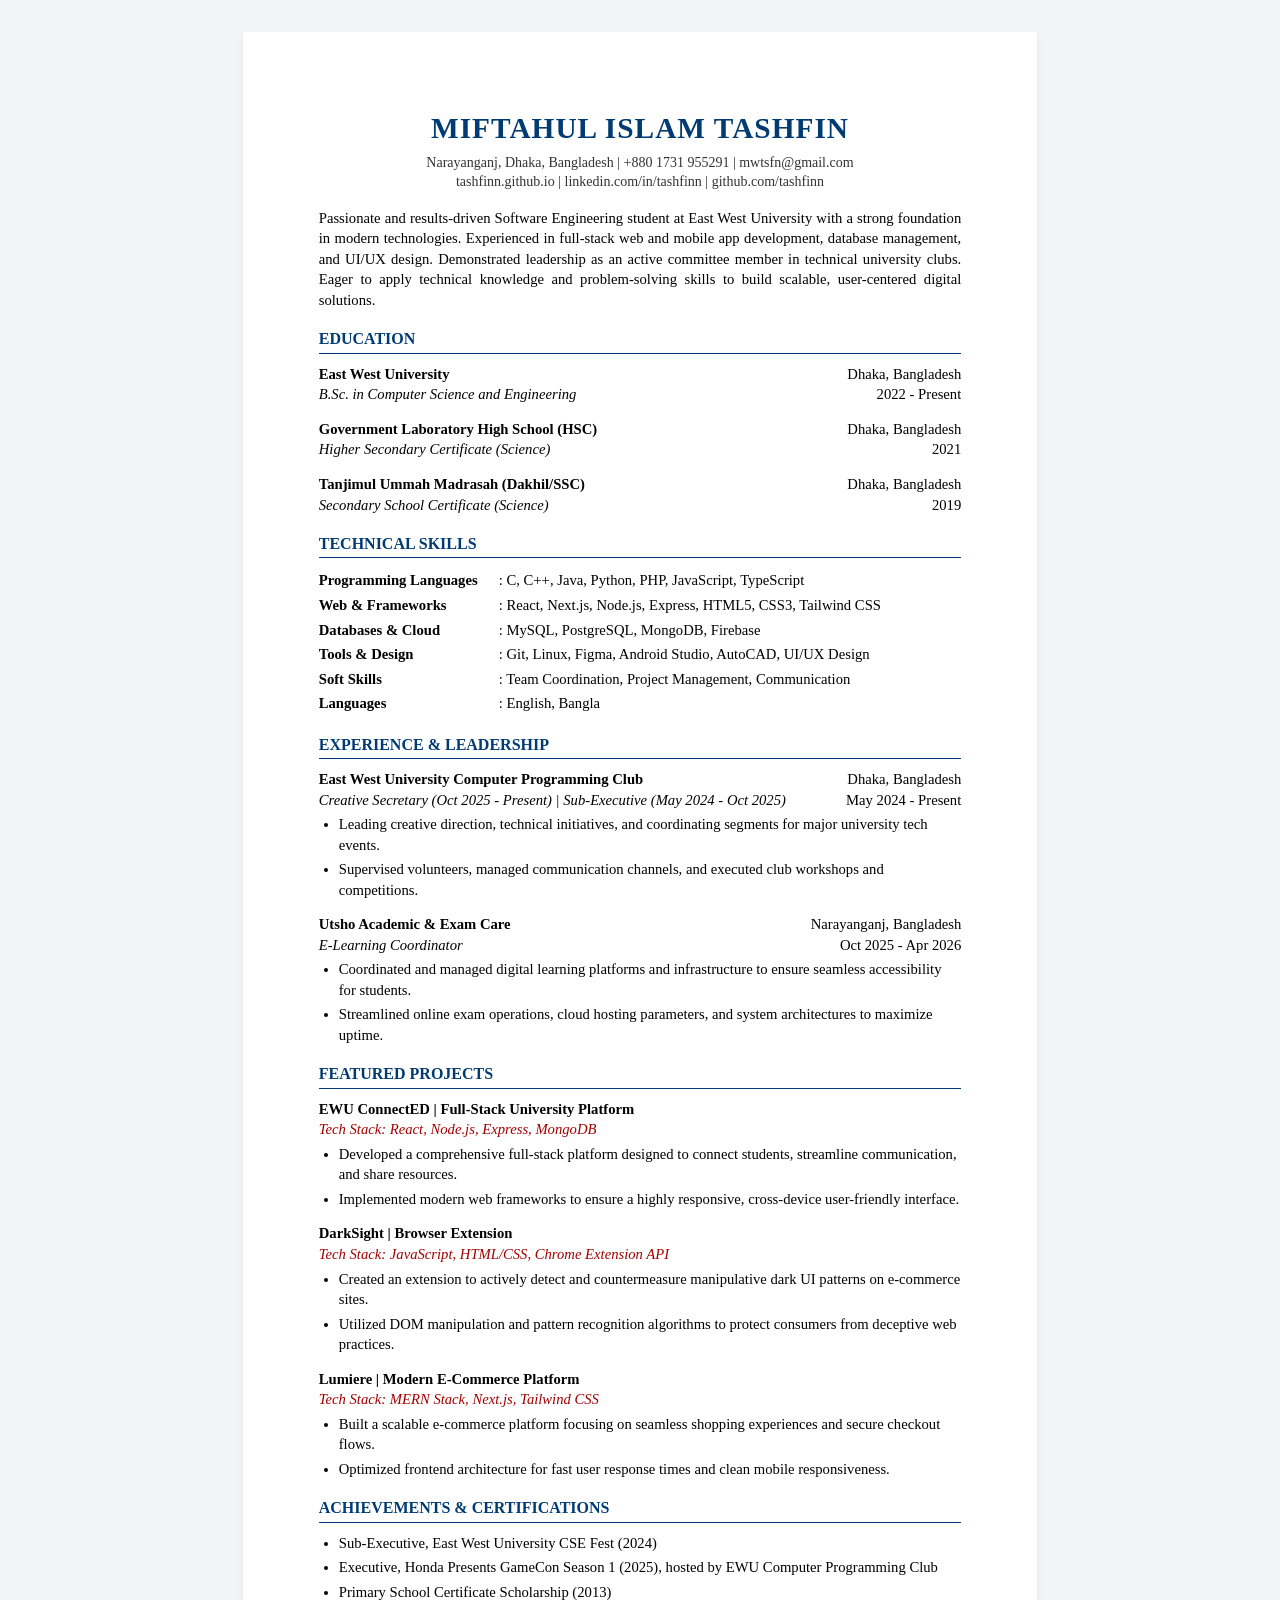
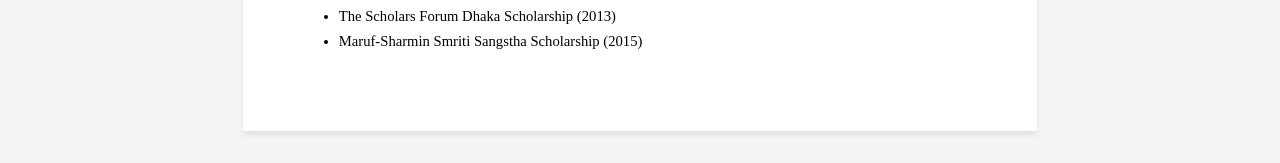
==== commit a8f96bcf: "Restore original resume.html and link View CV to assets/Miftahul_Islam_Tashfin_Resume.pdf" ====
--- a/resume.html
+++ b/resume.html
@@ -3,8 +3,7 @@
 <head>
     <meta charset="UTF-8">
     <meta name="viewport" content="width=device-width, initial-scale=1.0">
-    <title>Miftahul Islam Tashfin - Curriculum Vitae</title>
-    <link href="https://fonts.googleapis.com/css2?family=Archivo:ital,wght@0,300;0,400;0,500;0,600;0,700;0,800;0,900;1,400;1,700&display=swap" rel="stylesheet">
+    <title>Miftahul Islam Tashfin - Resume</title>
     <style>
         * {
             margin: 0;
@@ -13,11 +12,12 @@
         }
 
         body {
-            font-family: 'Archivo', sans-serif;
-            color: #111111;
-            background: #faf7f3;
-            line-height: 1.45;
-            font-size: 10.5pt;
+            /* Using a clean, formal serif font stack */
+            font-family: 'Times New Roman', Times, serif;
+            color: #000000;
+            background: #f3f4f6;
+            line-height: 1.4;
+            font-size: 11pt;
         }
 
         .resume-container {
@@ -25,36 +25,32 @@
             min-height: 297mm;
             margin: 2rem auto;
             background: #ffffff;
-            padding: 18mm 20mm;
-            box-shadow: 0 2px 24px rgba(0,0,0,0.08);
-            border: 1px solid #e0dbd4;
-        }
-
-        /* -- Header -- */
+            padding: 20mm 20mm;
+            box-shadow: 0 4px 6px -1px rgba(0, 0, 0, 0.1);
+        }
+
+        /* Header */
         header {
-            border-bottom: 2px solid #111111;
-            padding-bottom: 14px;
+            text-align: center;
             margin-bottom: 16px;
         }
 
         h1 {
-            font-family: 'Archivo', sans-serif;
-            font-size: 26pt;
-            font-weight: 800;
-            letter-spacing: -2px;
-            color: #111111;
-            margin-bottom: 6px;
-            line-height: 1;
+            font-size: 22pt;
+            font-weight: bold;
+            color: #003B73; /* Slightly darker blue */
+            text-transform: uppercase;
+            letter-spacing: 1px;
+            margin-bottom: 4px;
         }
 
         .contact-info {
-            font-size: 9.5pt;
-            color: #555555;
-            line-height: 1.8;
+            font-size: 10.5pt;
+            color: #333333;
         }
 
         .contact-info a {
-            color: #0000ee;
+            color: #333333;
             text-decoration: none;
         }
 
@@ -62,145 +58,128 @@
             text-decoration: underline;
         }
 
-        /* -- Section Titles -- */
+        /* Sections */
         h2.section-title {
-            font-family: 'Archivo', sans-serif;
-            font-size: 10pt;
-            font-weight: 800;
-            color: #111111;
+            font-size: 12pt;
+            font-weight: bold;
+            color: #003B73;
             text-transform: uppercase;
-            letter-spacing: 2px;
-            border-bottom: 1.5px solid #111111;
-            margin-top: 20px;
+            border-bottom: 1.5px solid #003B73;
+            margin-top: 18px;
             margin-bottom: 10px;
-            padding-bottom: 3px;
-        }
-
-        /* -- Summary -- */
+            padding-bottom: 2px;
+        }
+
         .summary {
-            font-size: 10.5pt;
-            color: #333333;
-            line-height: 1.6;
-            margin-bottom: 4px;
-        }
-
-        /* -- Items -- */
+            font-size: 11pt;
+            text-align: justify;
+            margin-bottom: 16px;
+        }
+
+        /* Items (Education, Experience, Projects) */
         .item {
-            margin-bottom: 13px;
+            margin-bottom: 14px;
         }
 
         .item-row-1 {
             display: flex;
             justify-content: space-between;
-            align-items: baseline;
-            font-weight: 700;
-            font-size: 10.5pt;
+            font-weight: bold;
+            font-size: 11pt;
         }
 
         .item-row-2 {
             display: flex;
             justify-content: space-between;
-            align-items: baseline;
-            font-size: 10pt;
-            color: #555555;
+            font-style: italic;
+            font-size: 11pt;
             margin-bottom: 4px;
         }
 
-        .item-title { color: #111111; }
+        .item-title {
+            color: #000;
+        }
 
         .item-location, .item-date {
-            font-weight: 400;
-            font-size: 9.5pt;
-            color: #555555;
+            font-weight: normal;
+            font-style: normal;
         }
 
         .tech-stack {
-            color: #111111;
-            font-weight: 600;
-            font-style: normal;
+            color: #A30000; /* Dark red/crimson */
+            font-style: italic;
         }
 
         ul {
-            padding-left: 18px;
+            padding-left: 20px;
             margin-top: 4px;
         }
 
         li {
-            font-size: 10.5pt;
-            color: #333333;
-            margin-bottom: 3px;
-            line-height: 1.5;
-        }
-
-        /* -- Skills Table -- */
+            font-size: 11pt;
+            margin-bottom: 4px;
+        }
+
+        /* Skills */
         .skills-table {
             width: 100%;
             border-collapse: collapse;
-            font-size: 10.5pt;
+            font-size: 11pt;
         }
 
         .skills-table td {
             padding: 2px 0;
             vertical-align: top;
-            line-height: 1.6;
         }
 
         .skills-category {
-            font-weight: 700;
-            width: 170px;
-            color: #111111;
-        }
-
-        .skills-table td:last-child { color: #333333; }
-
-        /* -- Print -- */
+            font-weight: bold;
+            width: 180px;
+        }
+
+        /* Print Settings */
         @media print {
             body {
                 background: none;
-                font-size: 10pt;
             }
             .resume-container {
                 margin: 0;
                 padding: 0;
                 box-shadow: none;
-                border: none;
                 max-width: none;
                 width: 100%;
             }
             @page {
                 size: A4;
-                margin: 18mm 20mm;
+                margin: 20mm;
             }
         }
     </style>
 </head>
 <body>
+
     <div class="resume-container">
-
+        
         <!-- Header -->
         <header>
             <h1>Miftahul Islam Tashfin</h1>
             <div class="contact-info">
-                Narayanganj, Dhaka, Bangladesh &nbsp;|&nbsp; +880 1731 955291 &nbsp;|&nbsp;
-                <a href="mailto:mwtsfn@gmail.com">mwtsfn@gmail.com</a><br>
-                <a href="https://tashfinn.github.io" target="_blank">tashfinn.github.io</a> &nbsp;|&nbsp;
-                <a href="https://linkedin.com/in/tashfinn" target="_blank">linkedin.com/in/tashfinn</a> &nbsp;|&nbsp;
+                Narayanganj, Dhaka, Bangladesh | +880 1731 955291 | <a href="mailto:mwtsfn@gmail.com">mwtsfn@gmail.com</a><br>
+                <a href="https://tashfinn.github.io" target="_blank">tashfinn.github.io</a> | 
+                <a href="https://linkedin.com/in/tashfinn" target="_blank">linkedin.com/in/tashfinn</a> | 
                 <a href="https://github.com/tashfinn" target="_blank">github.com/tashfinn</a>
             </div>
         </header>
 
         <!-- Summary -->
-        <section>
-            <h2 class="section-title">Summary</h2>
-            <p class="summary">
-                Passionate and results-driven Software Engineering student at East West University with a strong foundation in modern technologies. Experienced in full-stack web and mobile app development, database management, and UI/UX design. Demonstrated leadership as an active committee member in technical university clubs. Eager to apply technical knowledge and problem-solving skills to build scalable, user-centered digital solutions.
-            </p>
-        </section>
+        <div class="summary">
+            Passionate and results-driven Software Engineering student at East West University with a strong foundation in modern technologies. Experienced in full-stack web and mobile app development, database management, and UI/UX design. Demonstrated leadership as an active committee member in technical university clubs. Eager to apply technical knowledge and problem-solving skills to build scalable, user-centered digital solutions.
+        </div>
 
         <!-- Education -->
         <section>
             <h2 class="section-title">Education</h2>
-
+            
             <div class="item">
                 <div class="item-row-1">
                     <span class="item-title">East West University</span>
@@ -208,7 +187,7 @@
                 </div>
                 <div class="item-row-2">
                     <span>B.Sc. in Computer Science and Engineering</span>
-                    <span class="item-date">2022 &ndash; Present</span>
+                    <span class="item-date">2022 - Present</span>
                 </div>
             </div>
 
@@ -244,15 +223,15 @@
                     <td>: C, C++, Java, Python, PHP, JavaScript, TypeScript</td>
                 </tr>
                 <tr>
-                    <td class="skills-category">Web &amp; Frameworks</td>
+                    <td class="skills-category">Web & Frameworks</td>
                     <td>: React, Next.js, Node.js, Express, HTML5, CSS3, Tailwind CSS</td>
                 </tr>
                 <tr>
-                    <td class="skills-category">Databases &amp; Cloud</td>
+                    <td class="skills-category">Databases & Cloud</td>
                     <td>: MySQL, PostgreSQL, MongoDB, Firebase</td>
                 </tr>
                 <tr>
-                    <td class="skills-category">Tools &amp; Design</td>
+                    <td class="skills-category">Tools & Design</td>
                     <td>: Git, Linux, Figma, Android Studio, AutoCAD, UI/UX Design</td>
                 </tr>
                 <tr>
@@ -268,35 +247,35 @@
 
         <!-- Experience -->
         <section>
-            <h2 class="section-title">Experience &amp; Leadership</h2>
-
+            <h2 class="section-title">Experience & Leadership</h2>
+            
             <div class="item">
                 <div class="item-row-1">
                     <span class="item-title">East West University Computer Programming Club</span>
                     <span class="item-location">Dhaka, Bangladesh</span>
                 </div>
                 <div class="item-row-2">
-                    <span>Creative Secretary (Oct 2025 &ndash; Present) &nbsp;|&nbsp; Sub-Executive (May 2024 &ndash; Oct 2025)</span>
-                    <span class="item-date">May 2024 &ndash; Present</span>
-                </div>
-                <ul>
-                    <li>Led creative direction, technical initiatives, and coordinated segments for major university tech events.</li>
+                    <span>Creative Secretary (Oct 2025 - Present) | Sub-Executive (May 2024 - Oct 2025)</span>
+                    <span class="item-date">May 2024 - Present</span>
+                </div>
+                <ul>
+                    <li>Leading creative direction, technical initiatives, and coordinating segments for major university tech events.</li>
                     <li>Supervised volunteers, managed communication channels, and executed club workshops and competitions.</li>
                 </ul>
             </div>
 
             <div class="item">
                 <div class="item-row-1">
-                    <span class="item-title">Utsho Academic &amp; Exam Care</span>
+                    <span class="item-title">Utsho Academic & Exam Care</span>
                     <span class="item-location">Narayanganj, Bangladesh</span>
                 </div>
                 <div class="item-row-2">
                     <span>E-Learning Coordinator</span>
-                    <span class="item-date">Oct 2025 &ndash; Apr 2026</span>
-                </div>
-                <ul>
-                    <li>Coordinated and managed digital learning platforms and infrastructure to ensure seamless student accessibility.</li>
-                    <li>Streamlined online exam operations, cloud hosting, and system architectures to maximize uptime.</li>
+                    <span class="item-date">Oct 2025 - Apr 2026</span>
+                </div>
+                <ul>
+                    <li>Coordinated and managed digital learning platforms and infrastructure to ensure seamless accessibility for students.</li>
+                    <li>Streamlined online exam operations, cloud hosting parameters, and system architectures to maximize uptime.</li>
                 </ul>
             </div>
         </section>
@@ -304,10 +283,10 @@
         <!-- Projects -->
         <section>
             <h2 class="section-title">Featured Projects</h2>
-
-            <div class="item">
-                <div class="item-row-1">
-                    <span class="item-title">EWU ConnectED &mdash; Full-Stack University Platform</span>
+            
+            <div class="item">
+                <div class="item-row-1">
+                    <span class="item-title">EWU ConnectED | Full-Stack University Platform</span>
                 </div>
                 <div class="item-row-2">
                     <span class="tech-stack">Tech Stack: React, Node.js, Express, MongoDB</span>
@@ -320,47 +299,34 @@
 
             <div class="item">
                 <div class="item-row-1">
-                    <span class="item-title">DarkSight &mdash; Browser Extension</span>
+                    <span class="item-title">DarkSight | Browser Extension</span>
                 </div>
                 <div class="item-row-2">
                     <span class="tech-stack">Tech Stack: JavaScript, HTML/CSS, Chrome Extension API</span>
                 </div>
                 <ul>
-                    <li>Created a browser extension to actively detect and countermeasure manipulative dark UI patterns on e-commerce sites.</li>
+                    <li>Created an extension to actively detect and countermeasure manipulative dark UI patterns on e-commerce sites.</li>
                     <li>Utilized DOM manipulation and pattern recognition algorithms to protect consumers from deceptive web practices.</li>
                 </ul>
             </div>
 
             <div class="item">
                 <div class="item-row-1">
-                    <span class="item-title">Lumiere &mdash; Modern E-Commerce Platform</span>
+                    <span class="item-title">Lumiere | Modern E-Commerce Platform</span>
                 </div>
                 <div class="item-row-2">
                     <span class="tech-stack">Tech Stack: MERN Stack, Next.js, Tailwind CSS</span>
                 </div>
                 <ul>
                     <li>Built a scalable e-commerce platform focusing on seamless shopping experiences and secure checkout flows.</li>
-                    <li>Optimized frontend architecture for fast response times and clean mobile responsiveness.</li>
-                </ul>
-            </div>
-
-            <div class="item">
-                <div class="item-row-1">
-                    <span class="item-title">MindQuery &mdash; Serverless Quiz Application</span>
-                </div>
-                <div class="item-row-2">
-                    <span class="tech-stack">Tech Stack: Next.js, Neon PostgreSQL, Vercel</span>
-                </div>
-                <ul>
-                    <li>Built a blazing-fast quiz platform using serverless architecture on Vercel and Neon PostgreSQL.</li>
-                    <li>Implemented real-time scoring, leaderboards, and dynamic question sets with optimized edge delivery.</li>
+                    <li>Optimized frontend architecture for fast user response times and clean mobile responsiveness.</li>
                 </ul>
             </div>
         </section>
 
         <!-- Achievements & Certifications -->
         <section>
-            <h2 class="section-title">Achievements &amp; Certifications</h2>
+            <h2 class="section-title">Achievements & Certifications</h2>
             <ul>
                 <li>Sub-Executive, East West University CSE Fest (2024)</li>
                 <li>Executive, Honda Presents GameCon Season 1 (2025), hosted by EWU Computer Programming Club</li>
@@ -371,5 +337,6 @@
         </section>
 
     </div>
+
 </body>
 </html>
